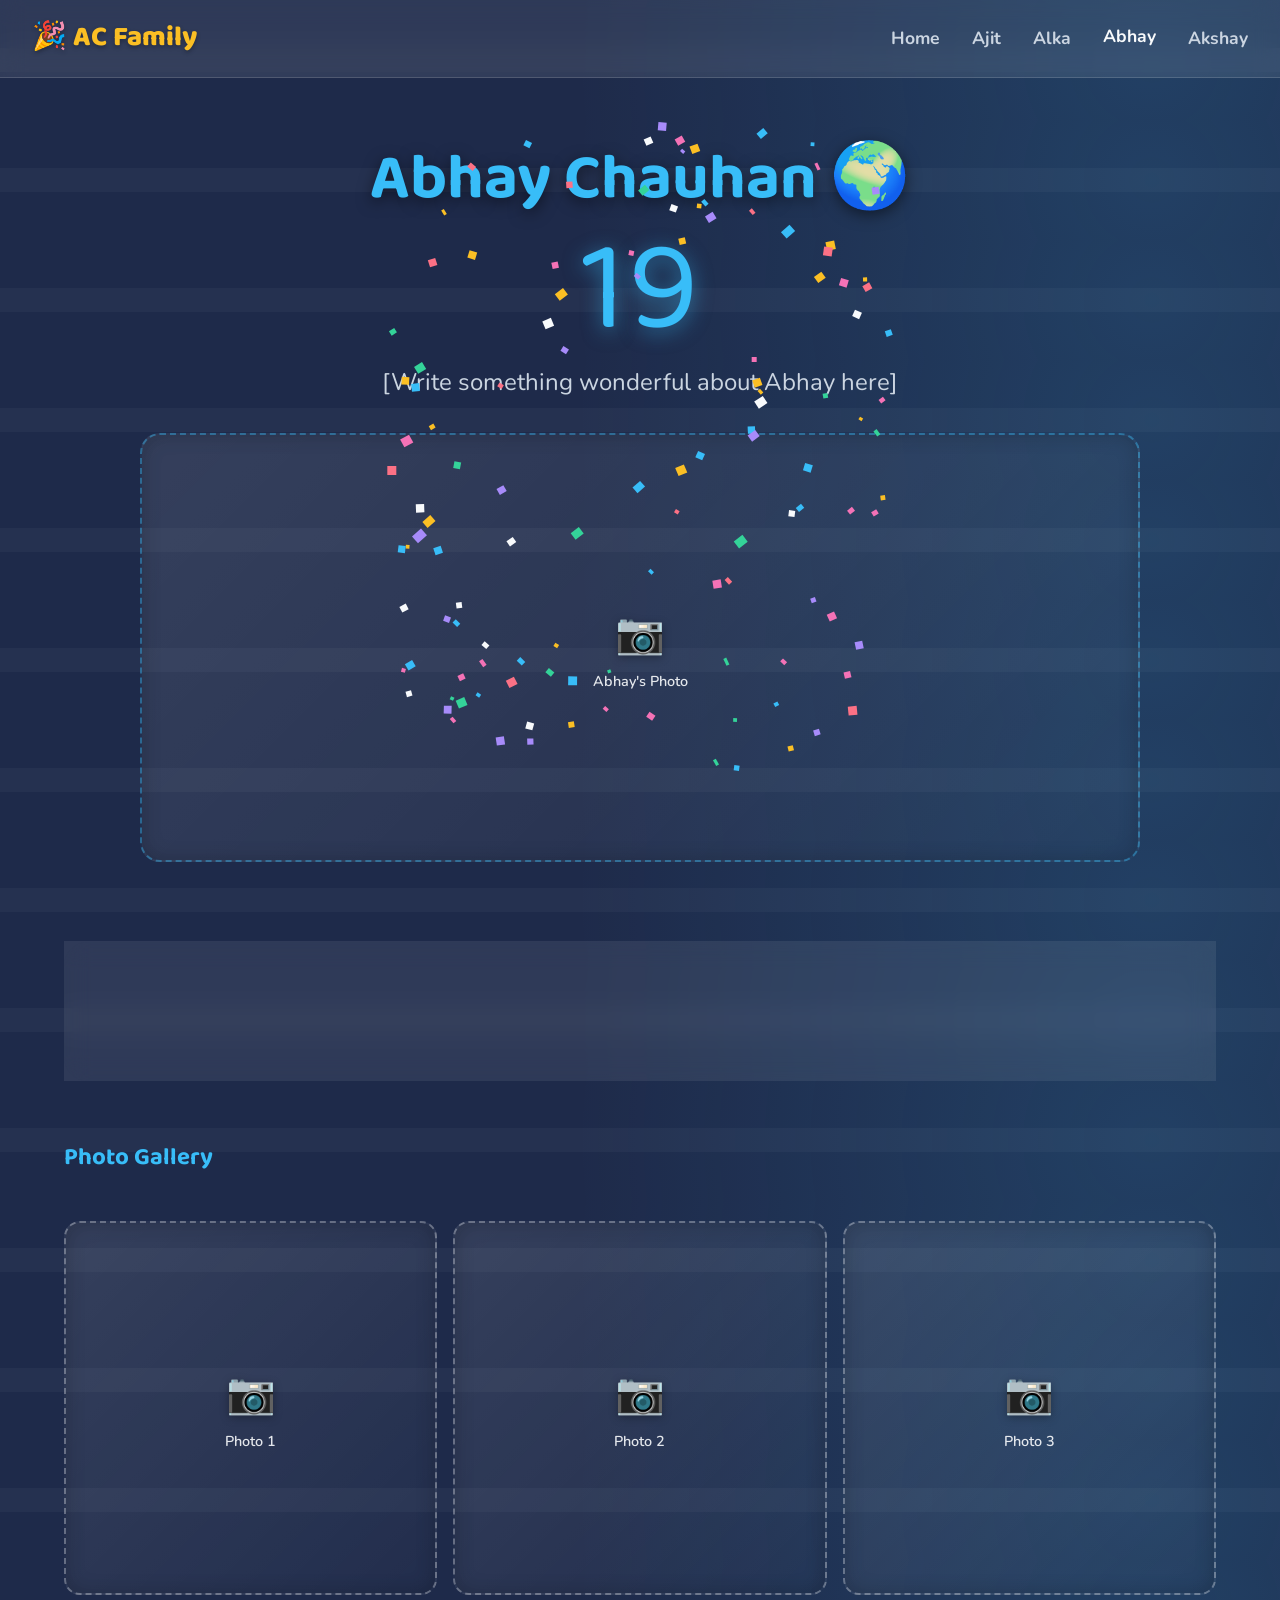
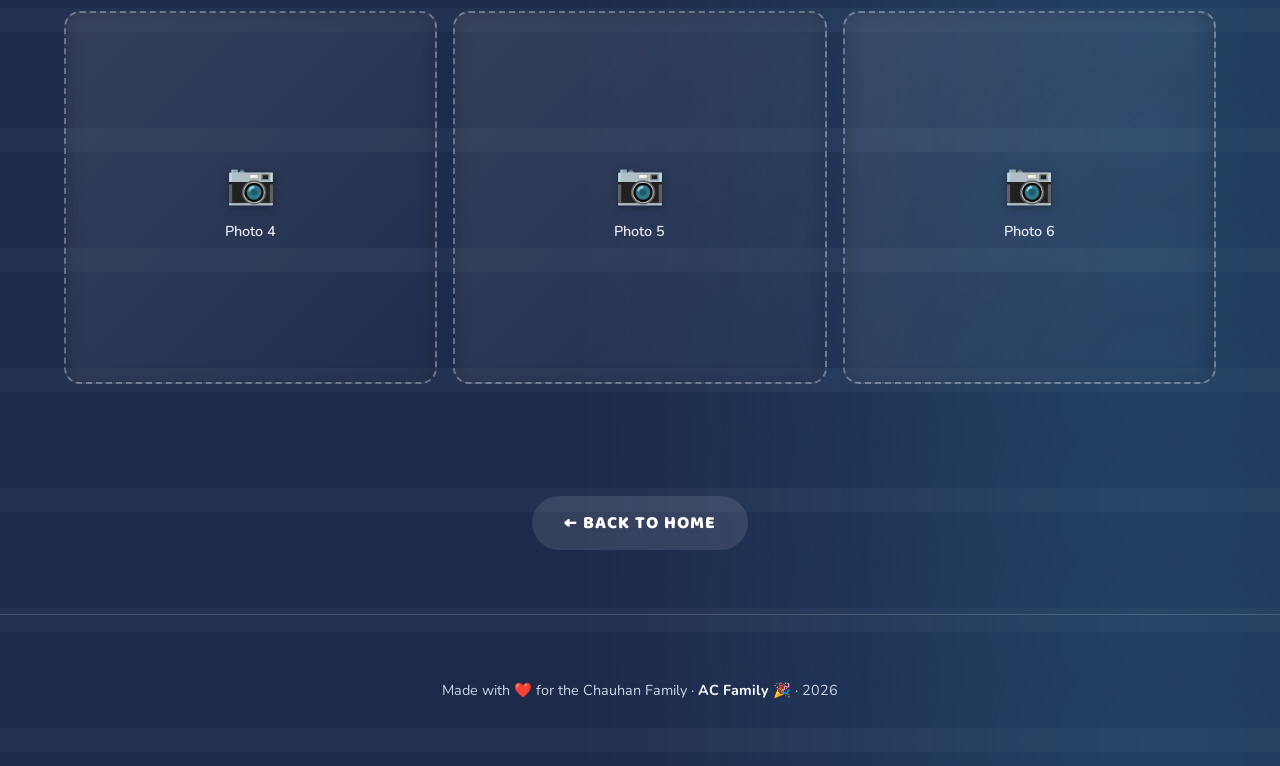
==== abhay.html @ ad31caa7 "Complete AC Family Birthday Site implementation" ====
<!DOCTYPE html>
<html lang="en">
<head>
  <meta charset="UTF-8">
  <meta name="viewport" content="width=device-width, initial-scale=1.0">
  <title>Abhay Chauhan | AC Family 🎉</title>
  <link rel="stylesheet" href="style.css">
  <style>
    body {
      background-image: 
        radial-gradient(circle at 90% 50%, rgba(56, 189, 248, 0.15) 0%, transparent 50%),
        linear-gradient(to bottom, transparent 40%, rgba(255,255,255,0.03) 40%, rgba(255,255,255,0.03) 60%, transparent 60%);
    }
  </style>
</head>
<body>

  <!-- Navigation -->
  <nav>
    <div class="nav-logo">🎉 AC Family</div>
    <div class="nav-links">
      <a href="index.html">Home</a>
      <a href="ajit.html">Ajit</a>
      <a href="alka.html">Alka</a>
      <a href="abhay.html" class="active">Abhay</a>
      <a href="akshay.html">Akshay</a>
    </div>
  </nav>

  <!-- Background Decorations -->
  <div class="balloon-container" data-count="6"></div>

  <!-- Hero Section -->
  <header class="hero container fade-in">
    <h1 style="color: var(--color-blue);">Abhay Chauhan 🌍</h1>
    <div style="font-size: 8rem; font-family: var(--font-heading); color: var(--color-blue); line-height: 1; text-shadow: 0 4px 20px var(--color-blue-glow); margin-bottom: var(--space-sm);">19</div>
    <p class="subheading">[Write something wonderful about Abhay here]</p>

    <!-- Main Photo Placeholder -->
    <div class="photo-placeholder photo-hero" style="border-color: rgba(56, 189, 248, 0.4);">
      <span class="icon">📷</span>
      <span class="label">Abhay's Photo</span>
    </div>
  </header>

  <!-- About Section -->
  <section class="container fade-in" style="margin-bottom: var(--space-xl);">
    <div class="glass-card" style="border-left: 4px solid var(--color-blue);">
      <h2 style="color: var(--color-blue);">About Abhay</h2>
      <p style="font-size: 1.1rem;">[Write something wonderful about Abhay here]</p>
    </div>
  </section>

  <!-- Gallery Section -->
  <section class="container fade-in">
    <h2 style="color: var(--color-blue);">Photo Gallery</h2>
    <div class="gallery">
      <div class="photo-placeholder">
        <span class="icon">📷</span>
        <span class="label">Photo 1</span>
      </div>
      <div class="photo-placeholder">
        <span class="icon">📷</span>
        <span class="label">Photo 2</span>
      </div>
      <div class="photo-placeholder">
        <span class="icon">📷</span>
        <span class="label">Photo 3</span>
      </div>
      <div class="photo-placeholder">
        <span class="icon">📷</span>
        <span class="label">Photo 4</span>
      </div>
      <div class="photo-placeholder">
        <span class="icon">📷</span>
        <span class="label">Photo 5</span>
      </div>
      <div class="photo-placeholder">
        <span class="icon">📷</span>
        <span class="label">Photo 6</span>
      </div>
    </div>
  </section>

  <div class="container fade-in" style="text-align: center; margin: var(--space-xl) auto;">
    <a href="index.html" class="btn" style="background: rgba(255,255,255,0.1); color: white;">&larr; Back to Home</a>
  </div>

  <!-- Footer -->
  <footer>
    <p>Made with ❤️ for the Chauhan Family &middot; <span>AC Family 🎉</span> &middot; 2026</p>
  </footer>

  <script src="main.js"></script>
</body>
</html>
---- style.css ----
@import url('https://fonts.googleapis.com/css2?family=Baloo+2:wght@400;600;700;800&family=Nunito:wght@400;600;700;800&display=swap');

:root {
  /* Core Colors based on festive theme */
  --bg-dark: #1e2a4a;
  --bg-darker: #151e35;
  --bg-lighter: #283863;
  --text-main: #f8fafc;
  --text-muted: #cbd5e1;

  /* Accent Colors */
  --color-gold: #fbbf24;
  --color-gold-glow: rgba(251, 191, 36, 0.5);
  
  --color-coral: #fb7185;
  --color-coral-glow: rgba(251, 113, 133, 0.5);
  
  --color-blue: #38bdf8;
  --color-blue-glow: rgba(56, 189, 248, 0.5);
  
  --color-green: #34d399;
  --color-green-glow: rgba(52, 211, 153, 0.5);

  /* Glassmorphism */
  --glass-bg: rgba(255, 255, 255, 0.08);
  --glass-border: rgba(255, 255, 255, 0.15);
  --glass-blur: blur(12px);

  /* Typography */
  --font-heading: 'Baloo 2', cursive;
  --font-body: 'Nunito', sans-serif;
  
  /* Spacing Variables */
  --space-xs: 0.25rem;
  --space-sm: 0.5rem;
  --space-md: 1rem;
  --space-lg: 2rem;
  --space-xl: 4rem;
}

/* =========================================
   Reset & Base Styles
   ========================================= */
* {
  margin: 0;
  padding: 0;
  box-sizing: border-box;
}

body {
  font-family: var(--font-body);
  background-color: var(--bg-dark);
  /* Horizontal subtle stripe layers for depth */
  background-image: 
    linear-gradient(to bottom, transparent 40%, rgba(255,255,255,0.03) 40%, rgba(255,255,255,0.03) 60%, transparent 60%),
    linear-gradient(to bottom, transparent 80%, rgba(255,255,255,0.02) 80%, rgba(255,255,255,0.02) 90%, transparent 90%);
  background-size: 100% 120px;
  color: var(--text-main);
  line-height: 1.6;
  overflow-x: hidden;
  position: relative;
}

h1, h2, h3, h4, h5, h6 {
  font-family: var(--font-heading);
  line-height: 1.2;
  margin-bottom: var(--space-md);
}

a {
  text-decoration: none;
  color: inherit;
}

.container {
  width: 90%;
  max-width: 1200px;
  margin: 0 auto;
}

/* =========================================
   Navigation (Sticky, Frosted Glass)
   ========================================= */
nav {
  position: sticky;
  top: 0;
  z-index: 100;
  background: var(--glass-bg);
  backdrop-filter: var(--glass-blur);
  -webkit-backdrop-filter: var(--glass-blur);
  border-bottom: 1px solid var(--glass-border);
  padding: var(--space-md) var(--space-lg);
  display: flex;
  justify-content: space-between;
  align-items: center;
}

.nav-logo {
  font-family: var(--font-heading);
  font-size: 1.75rem;
  font-weight: 800;
  color: var(--color-gold);
  text-shadow: 0 2px 4px rgba(0,0,0,0.3);
}

.nav-links {
  display: flex;
  gap: var(--space-lg);
}

.nav-links a {
  font-weight: 700;
  color: var(--text-muted);
  transition: color 0.3s, transform 0.2s;
  font-size: 1.1rem;
}

.nav-links a:hover, .nav-links a.active {
  color: var(--text-main);
  transform: translateY(-2px);
}

/* Mobile Nav Adjustments */
@media (max-width: 768px) {
  nav {
    flex-direction: column;
    gap: var(--space-sm);
    padding: var(--space-md);
  }
  .nav-links {
    gap: var(--space-md);
    flex-wrap: wrap;
    justify-content: center;
  }
}

/* =========================================
   Hero Section
   ========================================= */
.hero {
  text-align: center;
  padding: var(--space-xl) var(--space-lg);
  position: relative;
}

.hero h1 {
  font-size: clamp(2.5rem, 5vw, 4.5rem);
  color: var(--text-main);
  text-shadow: 0 4px 15px rgba(0,0,0,0.5);
  margin-bottom: var(--space-sm);
}

.hero p.subheading {
  font-size: clamp(1.1rem, 2vw, 1.5rem);
  color: var(--text-muted);
  max-width: 700px;
  margin: 0 auto var(--space-lg);
}

/* =========================================
   Frosted Glass Cards
   ========================================= */
.glass-card {
  background: var(--glass-bg);
  backdrop-filter: var(--glass-blur);
  -webkit-backdrop-filter: var(--glass-blur);
  border: 1px solid var(--glass-border);
  border-radius: 24px;
  padding: var(--space-lg);
  transition: transform 0.3s cubic-bezier(0.175, 0.885, 0.32, 1.275), box-shadow 0.3s;
}

.glass-card:hover {
  transform: translateY(-10px);
}

/* =========================================
   Age Grid & Age Cards
   ========================================= */
.age-grid {
  display: grid;
  grid-template-columns: 1fr;
  gap: var(--space-lg);
  padding: var(--space-xl) 0;
}

@media (min-width: 768px) {
  .age-grid {
    grid-template-columns: repeat(2, 1fr);
  }
}

.age-card {
  text-align: center;
  position: relative;
  overflow: hidden;
  display: flex;
  flex-direction: column;
  align-items: center;
}

.age-card .label-badge {
  display: inline-block;
  background: rgba(255,255,255,0.15);
  padding: 4px 12px;
  border-radius: 20px;
  font-size: 0.9rem;
  font-weight: 700;
  text-transform: uppercase;
  letter-spacing: 1px;
  margin-bottom: var(--space-sm);
}

.age-card .age-number {
  font-size: 6rem;
  font-family: var(--font-heading);
  font-weight: 800;
  line-height: 1;
  margin: var(--space-sm) 0 var(--space-md);
  text-shadow: 0 4px 10px rgba(0,0,0,0.2);
}

.milestone-badge {
  position: absolute;
  top: 20px;
  right: -30px;
  background: linear-gradient(45deg, #ef4444, #f97316);
  color: white;
  padding: 5px 40px;
  transform: rotate(45deg);
  font-weight: bold;
  font-size: 0.8rem;
  box-shadow: 0 2px 10px rgba(0,0,0,0.3);
  z-index: 10;
}

/* Accent Glows & Colors */
.card-gold { box-shadow: 0 8px 32px var(--color-gold-glow); }
.card-gold:hover { box-shadow: 0 12px 40px var(--color-gold-glow); }
.card-gold .age-number { color: var(--color-gold); }
.card-gold .label-badge { color: var(--color-gold); border: 1px solid var(--color-gold); }

.card-coral { box-shadow: 0 8px 32px var(--color-coral-glow); }
.card-coral:hover { box-shadow: 0 12px 40px var(--color-coral-glow); }
.card-coral .age-number { color: var(--color-coral); }
.card-coral .label-badge { color: var(--color-coral); border: 1px solid var(--color-coral); }

.card-blue { box-shadow: 0 8px 32px var(--color-blue-glow); }
.card-blue:hover { box-shadow: 0 12px 40px var(--color-blue-glow); }
.card-blue .age-number { color: var(--color-blue); }
.card-blue .label-badge { color: var(--color-blue); border: 1px solid var(--color-blue); }

.card-green { box-shadow: 0 8px 32px var(--color-green-glow); }
.card-green:hover { box-shadow: 0 12px 40px var(--color-green-glow); }
.card-green .age-number { color: var(--color-green); }
.card-green .label-badge { color: var(--color-green); border: 1px solid var(--color-green); }

/* =========================================
   Photo Placeholders
   ========================================= */
.photo-placeholder {
  display: flex;
  flex-direction: column;
  justify-content: center;
  align-items: center;
  background: linear-gradient(135deg, rgba(255,255,255,0.1), rgba(255,255,255,0.02));
  border: 2px dashed rgba(255,255,255,0.3);
  border-radius: 16px;
  color: var(--text-main);
  text-align: center;
  position: relative;
  overflow: hidden;
  box-shadow: inset 0 0 20px rgba(0,0,0,0.2);
}

.photo-placeholder .icon {
  font-size: 2.5rem;
  margin-bottom: var(--space-xs);
  filter: drop-shadow(0 2px 4px rgba(0,0,0,0.3));
}

.photo-placeholder .label {
  font-weight: 600;
  font-size: 0.9rem;
  opacity: 0.9;
}

.photo-circle {
  width: 150px;
  height: 150px;
  border-radius: 50%;
  margin: 0 auto var(--space-md);
}

.photo-hero {
  width: 100%;
  max-width: 1000px;
  aspect-ratio: 21 / 9;
  margin: var(--space-md) auto;
  border-radius: 20px;
}

@media (max-width: 768px) {
  .photo-hero { aspect-ratio: 16 / 9; }
}

/* =========================================
   Buttons
   ========================================= */
.btn {
  display: inline-flex;
  align-items: center;
  justify-content: center;
  padding: 0.8rem 2rem;
  border-radius: 50px;
  font-weight: 800;
  font-family: var(--font-heading);
  font-size: 1.1rem;
  text-transform: uppercase;
  letter-spacing: 1px;
  border: none;
  cursor: pointer;
  transition: transform 0.2s, box-shadow 0.2s, filter 0.2s;
  text-align: center;
  text-decoration: none;
  margin-top: var(--space-md);
}

.btn:hover {
  transform: scale(1.05) translateY(-2px);
  filter: brightness(1.1);
}

.btn-gold {
  background: linear-gradient(135deg, var(--color-gold), #fcd34d);
  color: #78350f;
  box-shadow: 0 4px 15px var(--color-gold-glow);
}

.btn-coral {
  background: linear-gradient(135deg, var(--color-coral), #fda4af);
  color: #881337;
  box-shadow: 0 4px 15px var(--color-coral-glow);
}

.btn-blue {
  background: linear-gradient(135deg, var(--color-blue), #7dd3fc);
  color: #0c4a6e;
  box-shadow: 0 4px 15px var(--color-blue-glow);
}

.btn-green {
  background: linear-gradient(135deg, var(--color-green), #6ee7b7);
  color: #064e3b;
  box-shadow: 0 4px 15px var(--color-green-glow);
}

/* Special Prominent Milestone Button */
.btn-milestone {
  font-size: 1.4rem;
  padding: 1.2rem 3rem;
  background: linear-gradient(135deg, #f59e0b, #fbbf24, #f59e0b);
  background-size: 200% 200%;
  color: #451a03;
  animation: shimmerGlow 3s infinite linear;
  margin: var(--space-lg) 0;
  border: 2px solid rgba(255,255,255,0.4);
}

@keyframes shimmerGlow {
  0% { background-position: 0% 50%; box-shadow: 0 0 20px var(--color-gold-glow); }
  50% { background-position: 100% 50%; box-shadow: 0 0 40px var(--color-gold-glow); }
  100% { background-position: 0% 50%; box-shadow: 0 0 20px var(--color-gold-glow); }
}

/* =========================================
   Balloons (Pure CSS Shapes & Animation)
   ========================================= */
.balloon-container {
  position: absolute;
  top: 0;
  left: 0;
  width: 100%;
  height: 100%;
  overflow: hidden;
  z-index: -1;
  pointer-events: none;
}

.balloon {
  position: absolute;
  bottom: -150px;
  width: 60px;
  height: 75px;
  border-radius: 50% 50% 50% 50% / 40% 40% 60% 60%;
  animation: floatUp linear infinite;
  opacity: 0.85;
  box-shadow: inset -10px -10px 15px rgba(0,0,0,0.1), inset 10px 10px 10px rgba(255,255,255,0.4);
}

/* Balloon knot */
.balloon::after {
  content: '';
  position: absolute;
  bottom: -8px;
  left: 50%;
  transform: translateX(-50%);
  width: 0;
  height: 0;
  border-left: 6px solid transparent;
  border-right: 6px solid transparent;
  border-bottom: 8px solid inherit;
}

/* Balloon string */
.balloon::before {
  content: '';
  position: absolute;
  bottom: -60px;
  left: 50%;
  transform: translateX(-50%);
  width: 1px;
  height: 60px;
  background: rgba(255,255,255,0.3);
}

@keyframes floatUp {
  0% { transform: translateY(0) rotate(0deg); opacity: 0; }
  10% { opacity: 0.9; }
  80% { opacity: 0.9; }
  100% { transform: translateY(-120vh) rotate(15deg); opacity: 0; }
}

/* =========================================
   CSS Fireworks / Sparkles
   ========================================= */
.sparkles-container {
  position: absolute;
  top: 0; left: 0; right: 0; bottom: 0;
  pointer-events: none;
  z-index: -1;
  overflow: hidden;
}

.sparkle {
  position: absolute;
  width: 4px;
  height: 4px;
  background: white;
  border-radius: 50%;
  box-shadow: 0 0 10px 2px white, 0 0 20px 4px var(--color-gold);
  animation: twinkle 3s infinite ease-in-out;
}

@keyframes twinkle {
  0%, 100% { opacity: 0; transform: scale(0.5); }
  50% { opacity: 1; transform: scale(1.5); }
}

/* =========================================
   Gallery & Lightbox
   ========================================= */
.gallery {
  display: grid;
  grid-template-columns: repeat(2, 1fr);
  gap: var(--space-md);
  padding: var(--space-lg) 0;
}

@media (min-width: 768px) {
  .gallery { grid-template-columns: repeat(3, 1fr); }
}

.gallery .photo-placeholder {
  aspect-ratio: 1;
  cursor: pointer;
  transition: transform 0.3s cubic-bezier(0.175, 0.885, 0.32, 1.275);
}

.gallery .photo-placeholder:hover {
  transform: scale(1.05);
  border-color: rgba(255,255,255,0.6);
}

/* Photo Strip for Milestone Page */
.photo-strip-container {
  width: 100%;
  overflow: hidden;
  padding: var(--space-md) 0;
}

.photo-strip {
  display: flex;
  overflow-x: auto;
  gap: var(--space-md);
  padding: var(--space-sm);
  scrollbar-width: thin;
  scrollbar-color: var(--color-gold) transparent;
}

.photo-strip::-webkit-scrollbar {
  height: 8px;
}
.photo-strip::-webkit-scrollbar-track {
  background: rgba(255,255,255,0.05);
  border-radius: 4px;
}
.photo-strip::-webkit-scrollbar-thumb {
  background: rgba(255,255,255,0.2);
  border-radius: 4px;
}

.photo-strip .photo-placeholder {
  flex: 0 0 280px;
  height: 200px;
}

/* Simple Lightbox */
.lightbox {
  display: none;
  position: fixed;
  top: 0; left: 0; width: 100%; height: 100%;
  background: rgba(0,0,0,0.9);
  z-index: 10000;
  justify-content: center;
  align-items: center;
  backdrop-filter: blur(10px);
}

.lightbox.active {
  display: flex;
}

.lightbox-content {
  max-width: 90%;
  max-height: 90%;
  background: #fff;
  border-radius: 8px;
  /* Placeholder for actual image */
  display: flex;
  justify-content: center;
  align-items: center;
  font-size: 2rem;
  color: #333;
  padding: 40px;
}

.lightbox-close {
  position: absolute;
  top: 30px;
  right: 40px;
  color: white;
  font-size: 3rem;
  cursor: pointer;
  font-weight: 200;
  transition: transform 0.2s;
}

.lightbox-close:hover {
  transform: scale(1.2);
}

/* =========================================
   Animations & Confetti
   ========================================= */
.fade-in {
  opacity: 0;
  transform: translateY(40px);
  transition: opacity 0.8s ease-out, transform 0.8s ease-out;
}

.fade-in.visible {
  opacity: 1;
  transform: translateY(0);
}

#confetti-canvas {
  position: fixed;
  top: 0;
  left: 0;
  width: 100%;
  height: 100%;
  pointer-events: none;
  z-index: 9999;
}

/* =========================================
   Milestone Page (51) Specifics
   ========================================= */
.milestone-page {
  background-image: 
    radial-gradient(circle at 15% 25%, rgba(251, 191, 36, 0.15) 0%, transparent 40%),
    radial-gradient(circle at 85% 75%, rgba(251, 191, 36, 0.15) 0%, transparent 40%),
    linear-gradient(to bottom, transparent 40%, rgba(255,255,255,0.03) 40%, rgba(255,255,255,0.03) 60%, transparent 60%);
}

.watermark-bg {
  position: absolute;
  top: 100px;
  left: 50%;
  transform: translateX(-50%);
  font-size: 60vw;
  font-family: var(--font-heading);
  font-weight: 800;
  color: rgba(251, 191, 36, 0.04);
  z-index: -2;
  pointer-events: none;
  line-height: 0.8;
  white-space: nowrap;
}

.timeline {
  position: relative;
  max-width: 800px;
  margin: var(--space-xl) auto;
  padding: var(--space-lg) 0;
}

/* The vertical line */
.timeline::after {
  content: '';
  position: absolute;
  width: 4px;
  background: linear-gradient(to bottom, rgba(251,191,36,0.2), var(--color-gold), rgba(251,191,36,0.2));
  top: 0;
  bottom: 0;
  left: 31px; /* Center of the dot for mobile */
  margin-left: -2px;
  border-radius: 4px;
}

.timeline-item {
  padding: 10px 40px 40px 60px; /* Left padding for mobile */
  position: relative;
  background-color: inherit;
  width: 100%;
}

.timeline-dot {
  position: absolute;
  width: 24px;
  height: 24px;
  background-color: var(--color-gold);
  border: 4px solid var(--bg-darker);
  border-radius: 50%;
  z-index: 1;
  left: 21px; /* Align with line for mobile */
  top: 15px;
  box-shadow: 0 0 10px var(--color-gold-glow);
}

.timeline-content {
  padding: 20px 30px;
  position: relative;
  border-radius: 16px;
  border-left: 4px solid var(--color-gold);
}

.timeline-content h3 {
  color: var(--color-gold);
  margin-bottom: 5px;
}

@media screen and (min-width: 768px) {
  .timeline::after {
    left: 50%;
  }
  .timeline-item {
    width: 50%;
    padding: 10px 40px 40px 0; /* Right padding for left items */
  }
  .timeline-item:nth-child(even) {
    left: 50%;
    padding: 10px 0 40px 40px; /* Left padding for right items */
  }
  .timeline-item:nth-child(odd) .timeline-dot {
    right: -12px;
    left: auto;
  }
  .timeline-item:nth-child(even) .timeline-dot {
    left: -12px;
  }
}

/* Message Cards */
.messages-grid {
  display: grid;
  grid-template-columns: 1fr;
  gap: var(--space-md);
  margin-top: var(--space-lg);
}

@media (min-width: 600px) { .messages-grid { grid-template-columns: repeat(2, 1fr); } }
@media (min-width: 900px) { .messages-grid { grid-template-columns: repeat(3, 1fr); } }

.message-card {
  padding: var(--space-lg);
  border-radius: 12px;
  background: var(--glass-bg);
  backdrop-filter: var(--glass-blur);
  border-top: 4px solid var(--color-gold);
  box-shadow: 0 4px 15px rgba(0,0,0,0.1);
  position: relative;
}

.message-card .icon-top {
  position: absolute;
  top: -15px;
  right: 20px;
  font-size: 1.5rem;
  background: var(--bg-dark);
  border-radius: 50%;
  padding: 5px;
}

.message-card p {
  font-size: 1.1rem;
  margin-bottom: var(--space-md);
  font-style: italic;
}

.message-card .from {
  font-weight: 700;
  text-align: right;
  color: var(--color-gold);
}

/* =========================================
   Footer
   ========================================= */
footer {
  text-align: center;
  padding: var(--space-xl) var(--space-md);
  margin-top: var(--space-xl);
  border-top: 1px solid var(--glass-border);
  color: var(--text-muted);
  font-size: 0.9rem;
}

footer span {
  font-weight: 700;
  color: var(--text-main);
}
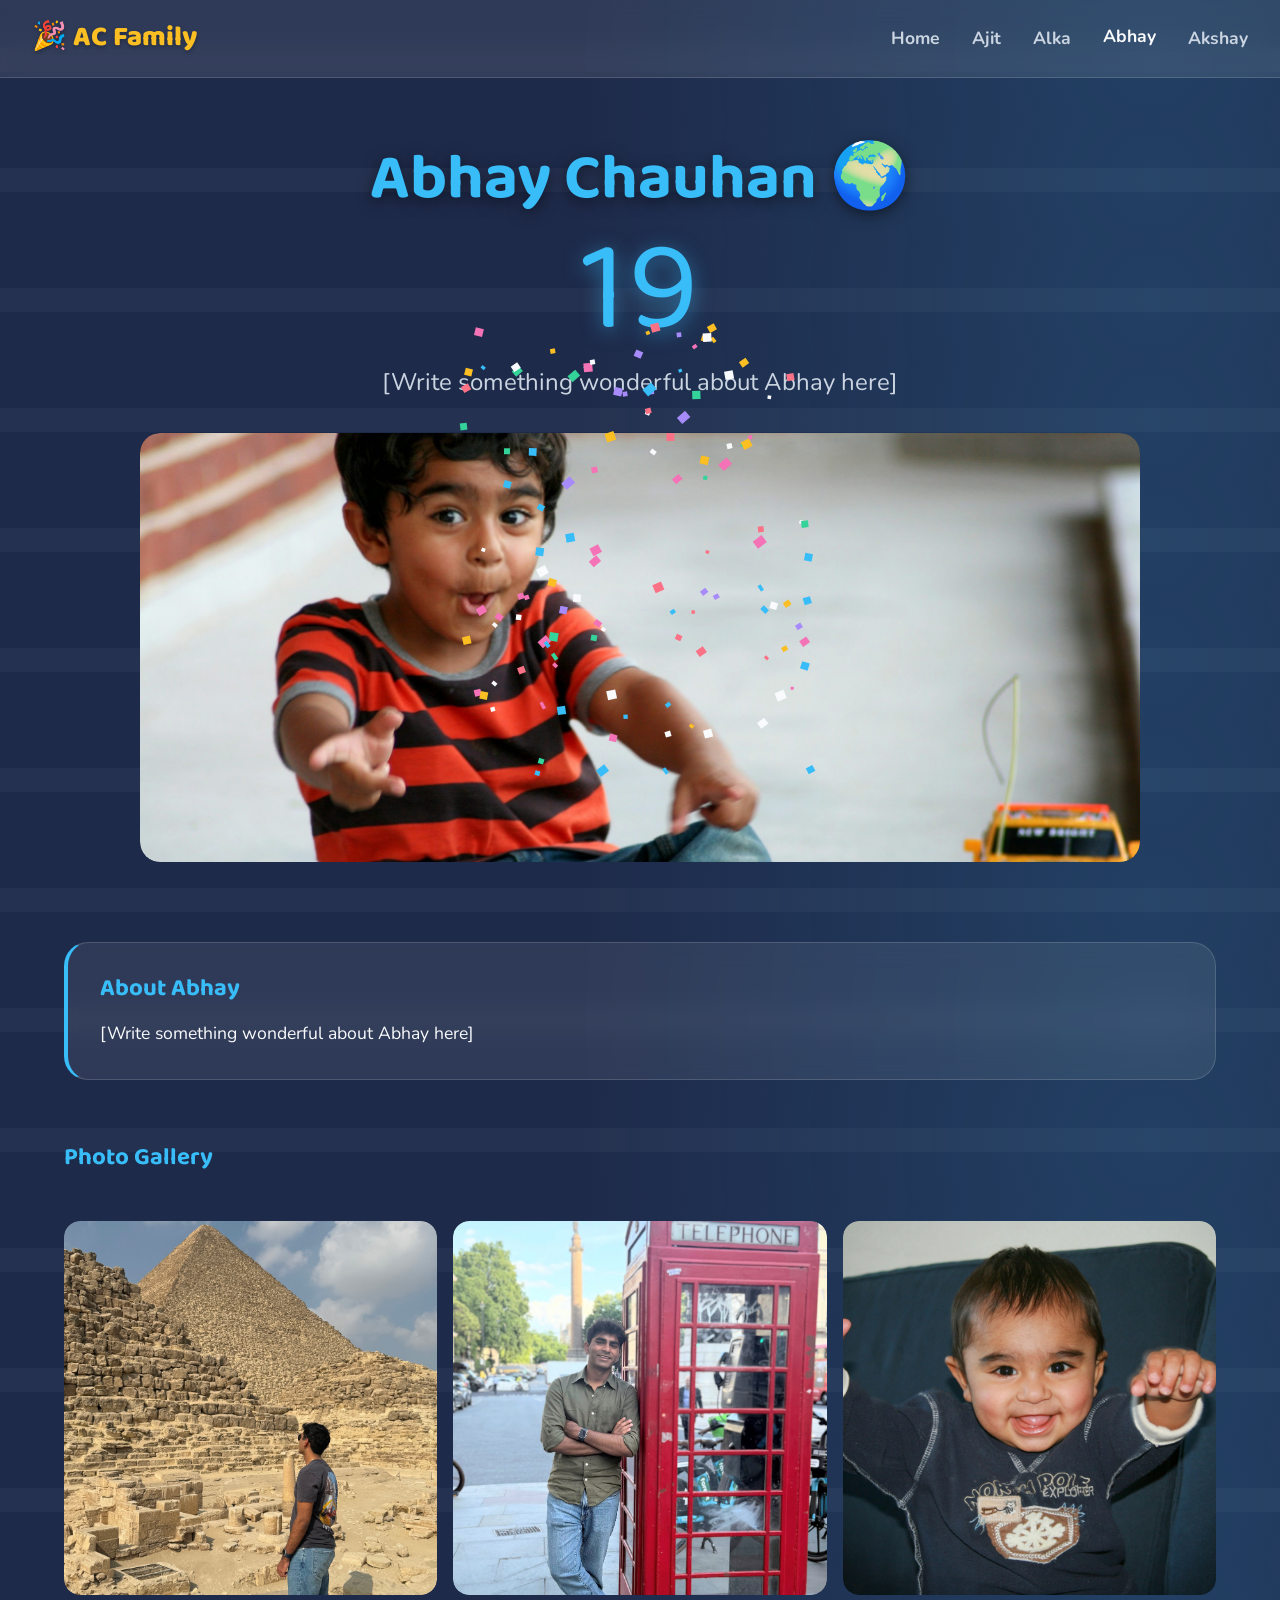
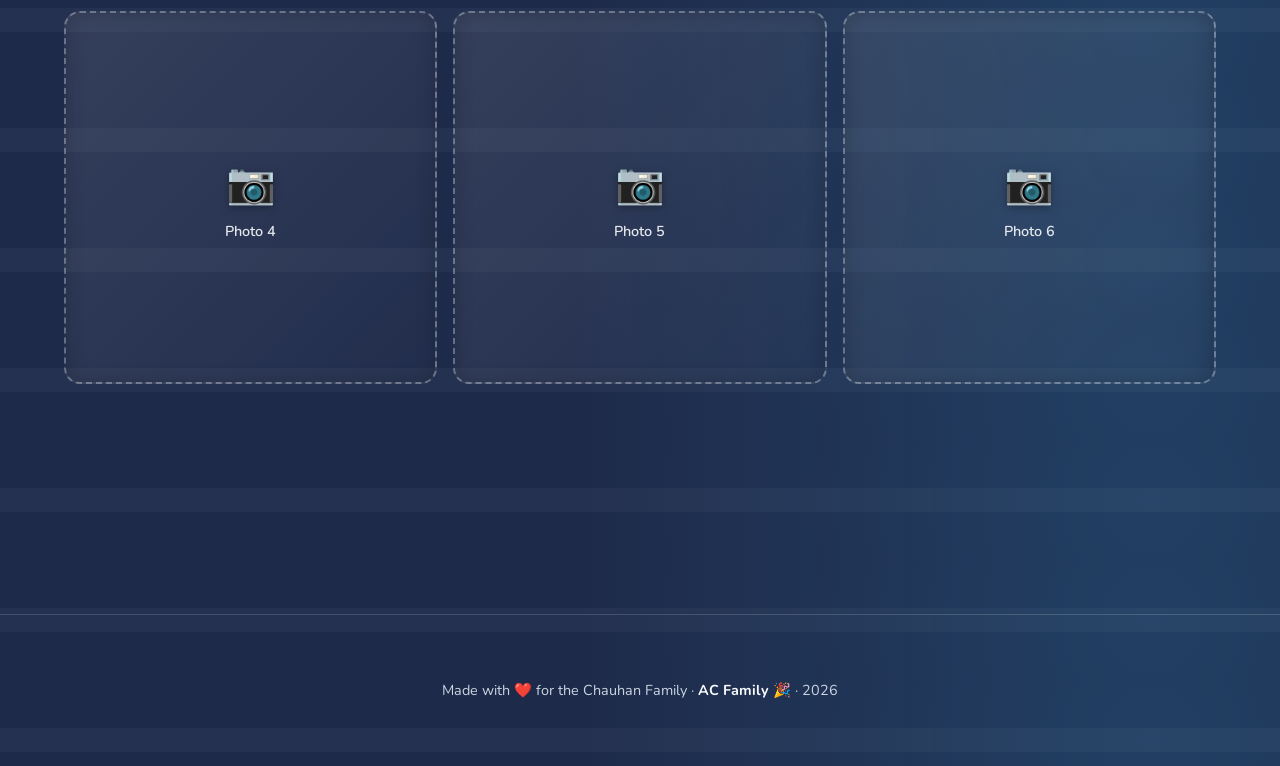
==== commit bf2c8c2c: "Add real family photos to all pages" ====
--- a/abhay.html
+++ b/abhay.html
@@ -37,9 +37,8 @@
     <p class="subheading">[Write something wonderful about Abhay here]</p>
 
     <!-- Main Photo Placeholder -->
-    <div class="photo-placeholder photo-hero" style="border-color: rgba(56, 189, 248, 0.4);">
-      <span class="icon">📷</span>
-      <span class="label">Abhay's Photo</span>
+    <div class="photo-placeholder photo-hero" style="padding: 0; border: none; background: transparent; border-color: rgba(56, 189, 248, 0.4);">
+      <img src="assets/images/abhay/IMG_8552.JPG" alt="Abhay's Photo" style="width: 100%; height: 100%; object-fit: cover; border-radius: inherit;">
     </div>
   </header>
 
@@ -55,18 +54,15 @@
   <section class="container fade-in">
     <h2 style="color: var(--color-blue);">Photo Gallery</h2>
     <div class="gallery">
-      <div class="photo-placeholder">
-        <span class="icon">📷</span>
-        <span class="label">Photo 1</span>
-      </div>
-      <div class="photo-placeholder">
-        <span class="icon">📷</span>
-        <span class="label">Photo 2</span>
-      </div>
-      <div class="photo-placeholder">
-        <span class="icon">📷</span>
-        <span class="label">Photo 3</span>
-      </div>
+      <div class="photo-placeholder" style="padding: 0; border: none;">
+      <img src="assets/images/abhay/IMG_0601.HEIC" alt="Photo 1" style="width: 100%; height: 100%; object-fit: cover; border-radius: inherit;">
+    </div>
+      <div class="photo-placeholder" style="padding: 0; border: none;">
+      <img src="assets/images/abhay/IMG_4203.HEIC" alt="Photo 2" style="width: 100%; height: 100%; object-fit: cover; border-radius: inherit;">
+    </div>
+      <div class="photo-placeholder" style="padding: 0; border: none;">
+      <img src="assets/images/abhay/IMG_5539-1.jpg" alt="Photo 3" style="width: 100%; height: 100%; object-fit: cover; border-radius: inherit;">
+    </div>
       <div class="photo-placeholder">
         <span class="icon">📷</span>
         <span class="label">Photo 4</span>
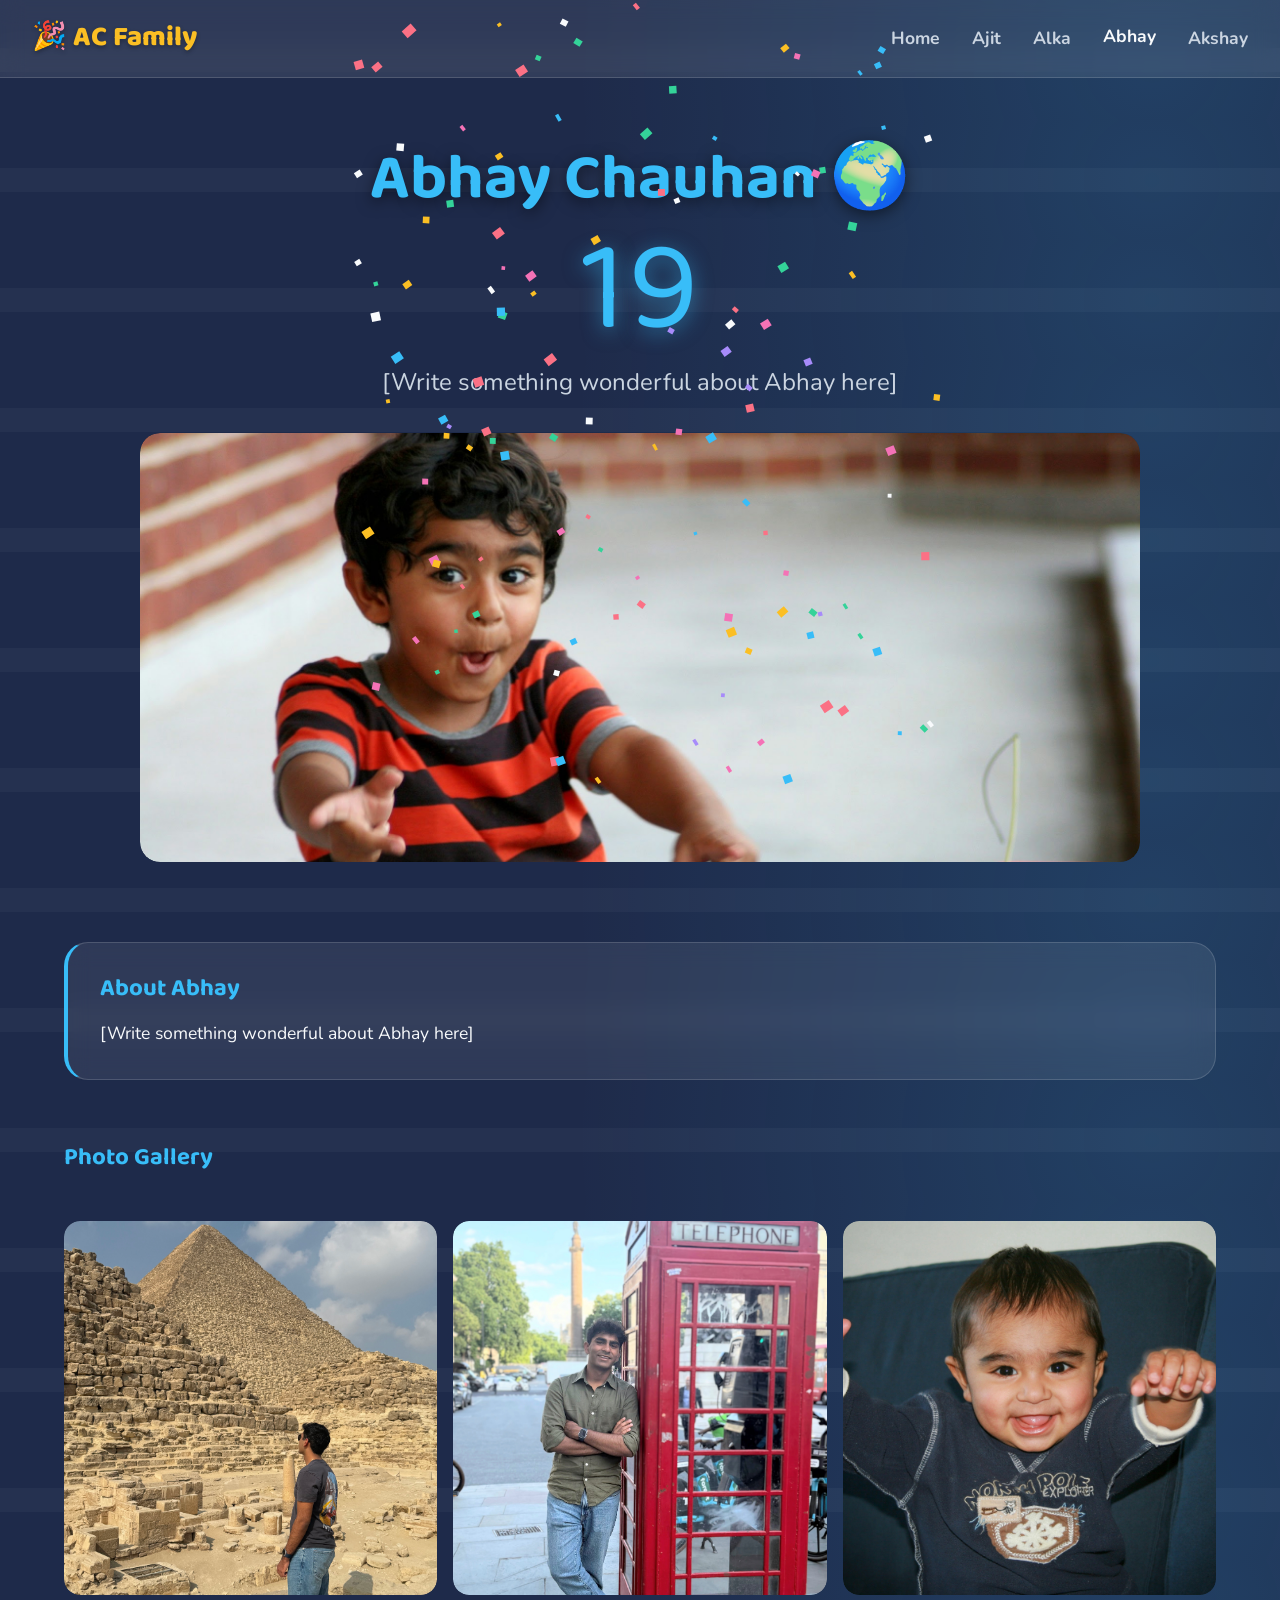
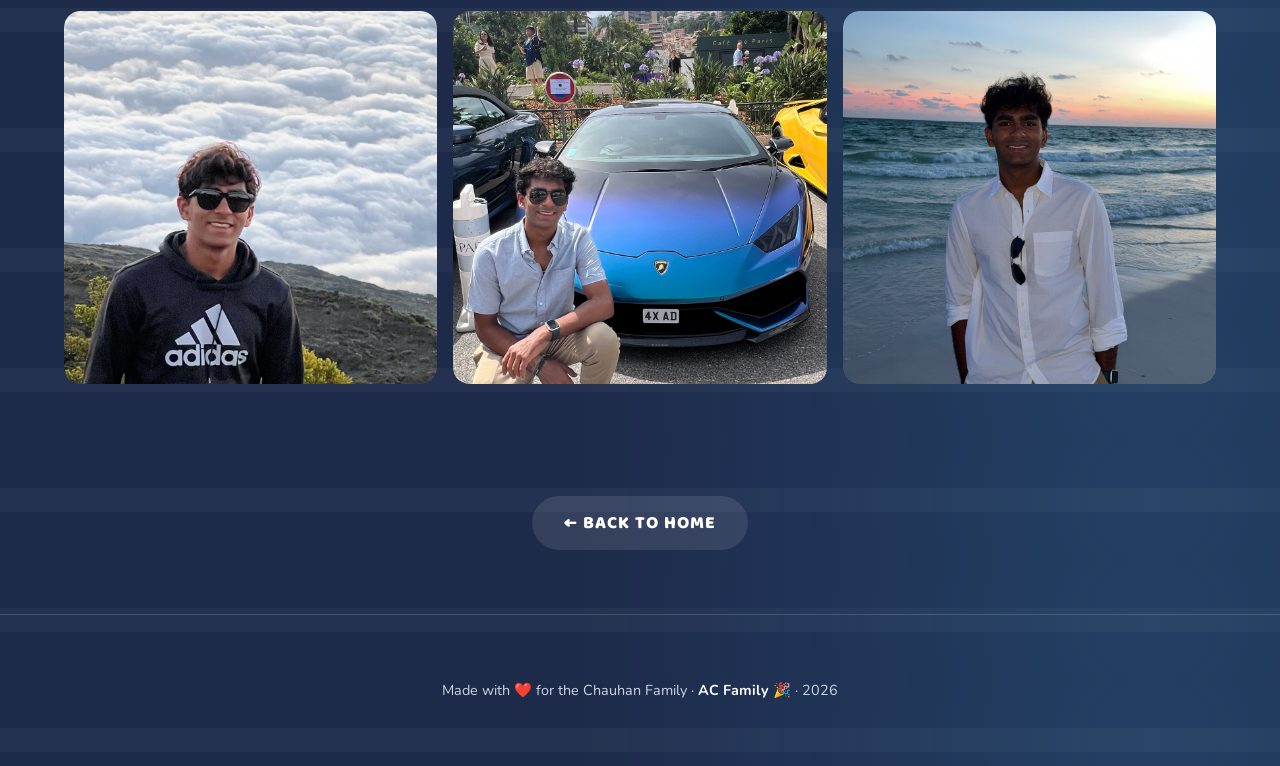
==== commit 7ed92e4c: "Complete Abhay's gallery with new photos" ====
--- a/abhay.html
+++ b/abhay.html
@@ -63,18 +63,15 @@
       <div class="photo-placeholder" style="padding: 0; border: none;">
       <img src="assets/images/abhay/IMG_5539-1.jpg" alt="Photo 3" style="width: 100%; height: 100%; object-fit: cover; border-radius: inherit;">
     </div>
-      <div class="photo-placeholder">
-        <span class="icon">📷</span>
-        <span class="label">Photo 4</span>
-      </div>
-      <div class="photo-placeholder">
-        <span class="icon">📷</span>
-        <span class="label">Photo 5</span>
-      </div>
-      <div class="photo-placeholder">
-        <span class="icon">📷</span>
-        <span class="label">Photo 6</span>
-      </div>
+      <div class="photo-placeholder" style="padding: 0; border: none; background: transparent;">
+      <img src="assets/images/abhay/IMG_0871.jpg" alt="Photo 4" style="width: 100%; height: 100%; object-fit: cover; border-radius: inherit;">
+    </div>
+      <div class="photo-placeholder" style="padding: 0; border: none; background: transparent;">
+      <img src="assets/images/abhay/IMG_4054.JPG" alt="Photo 5" style="width: 100%; height: 100%; object-fit: cover; border-radius: inherit;">
+    </div>
+      <div class="photo-placeholder" style="padding: 0; border: none; background: transparent;">
+      <img src="assets/images/abhay/IMG_8575.JPG" alt="Photo 6" style="width: 100%; height: 100%; object-fit: cover; border-radius: inherit;">
+    </div>
     </div>
   </section>
 
--- a/style.css
+++ b/style.css
@@ -741,3 +741,11 @@
   font-weight: 700;
   color: var(--text-main);
 }
+
+/* Image centering adjustments */
+.photo-hero img { 
+  object-position: center 25%; 
+}
+.photo-circle img { 
+  object-position: center 20%; 
+}
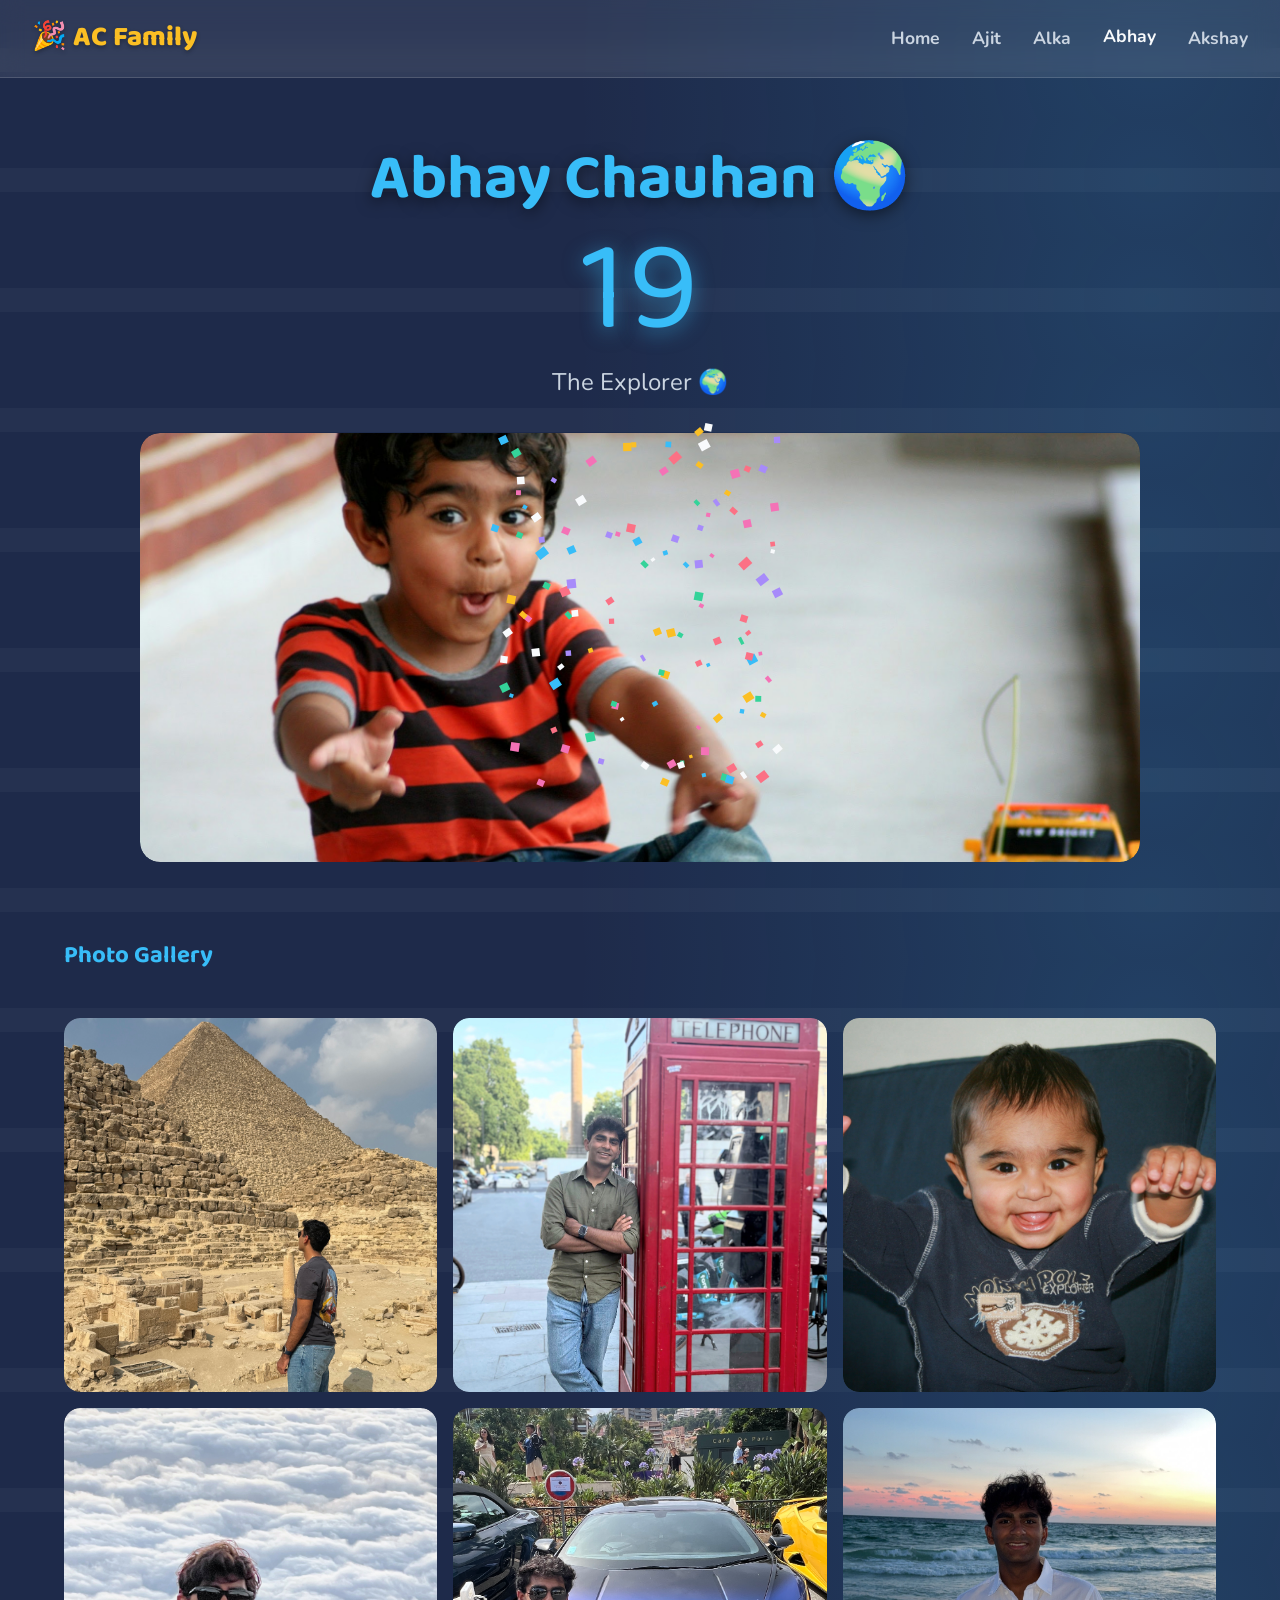
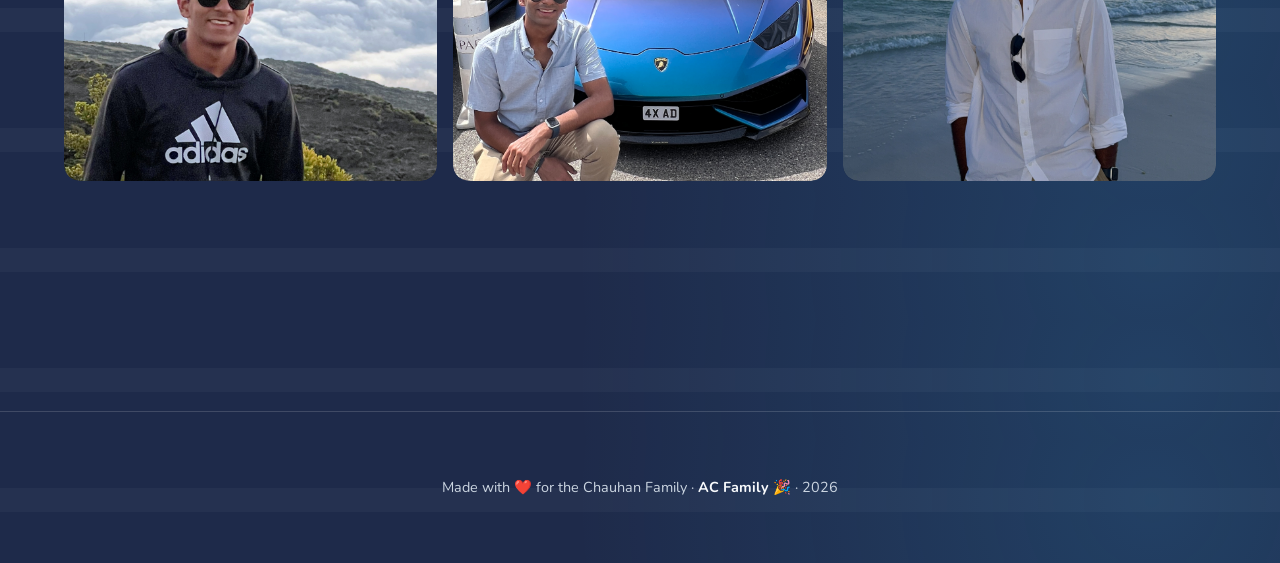
==== commit 76a56f73: "Fix Akshay photo centering, add Ajit 51 photos, replace taglines and remove about sections" ====
--- a/abhay.html
+++ b/abhay.html
@@ -34,21 +34,13 @@
   <header class="hero container fade-in">
     <h1 style="color: var(--color-blue);">Abhay Chauhan 🌍</h1>
     <div style="font-size: 8rem; font-family: var(--font-heading); color: var(--color-blue); line-height: 1; text-shadow: 0 4px 20px var(--color-blue-glow); margin-bottom: var(--space-sm);">19</div>
-    <p class="subheading">[Write something wonderful about Abhay here]</p>
+    <p class="subheading">The Explorer 🌍</p>
 
     <!-- Main Photo Placeholder -->
     <div class="photo-placeholder photo-hero" style="padding: 0; border: none; background: transparent; border-color: rgba(56, 189, 248, 0.4);">
       <img src="assets/images/abhay/IMG_8552.JPG" alt="Abhay's Photo" style="width: 100%; height: 100%; object-fit: cover; border-radius: inherit;">
     </div>
   </header>
-
-  <!-- About Section -->
-  <section class="container fade-in" style="margin-bottom: var(--space-xl);">
-    <div class="glass-card" style="border-left: 4px solid var(--color-blue);">
-      <h2 style="color: var(--color-blue);">About Abhay</h2>
-      <p style="font-size: 1.1rem;">[Write something wonderful about Abhay here]</p>
-    </div>
-  </section>
 
   <!-- Gallery Section -->
   <section class="container fade-in">
--- a/style.css
+++ b/style.css
@@ -741,11 +741,3 @@
   font-weight: 700;
   color: var(--text-main);
 }
-
-/* Image centering adjustments */
-.photo-hero img { 
-  object-position: center 25%; 
-}
-.photo-circle img { 
-  object-position: center 20%; 
-}
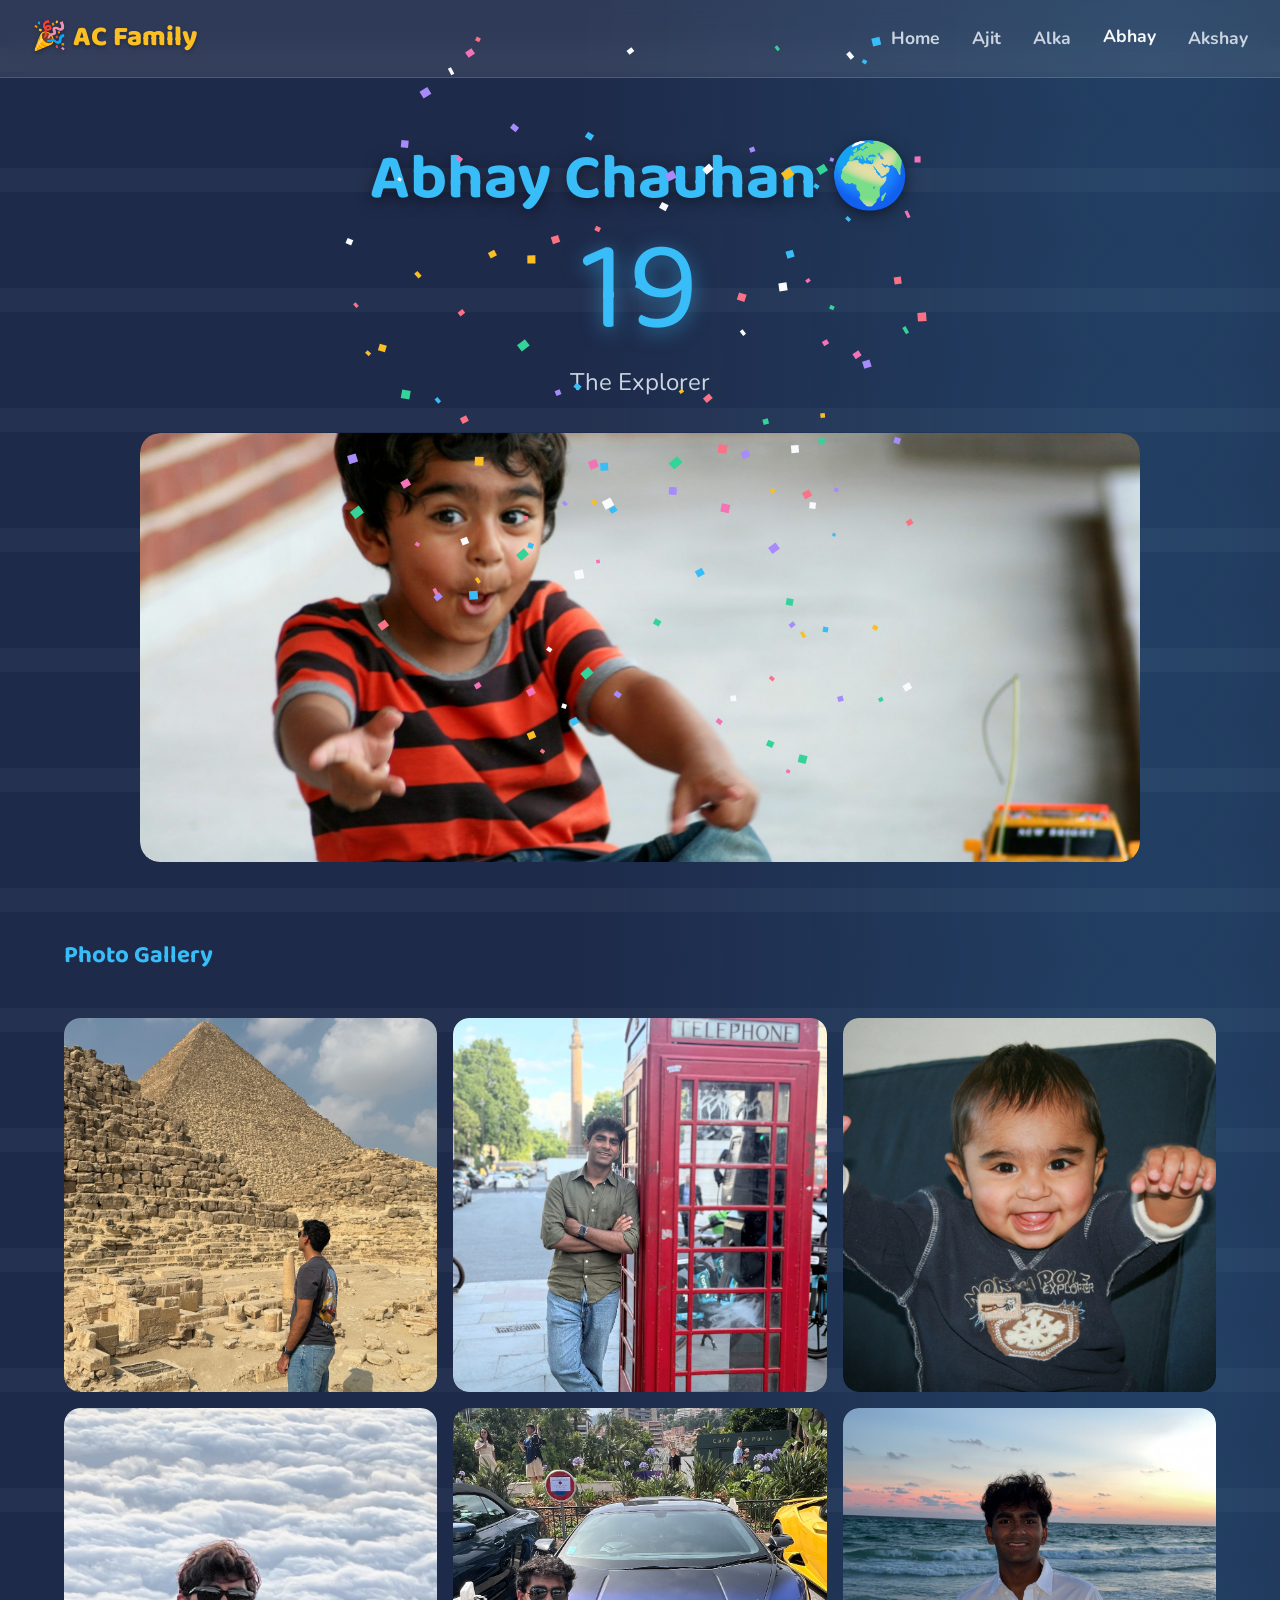
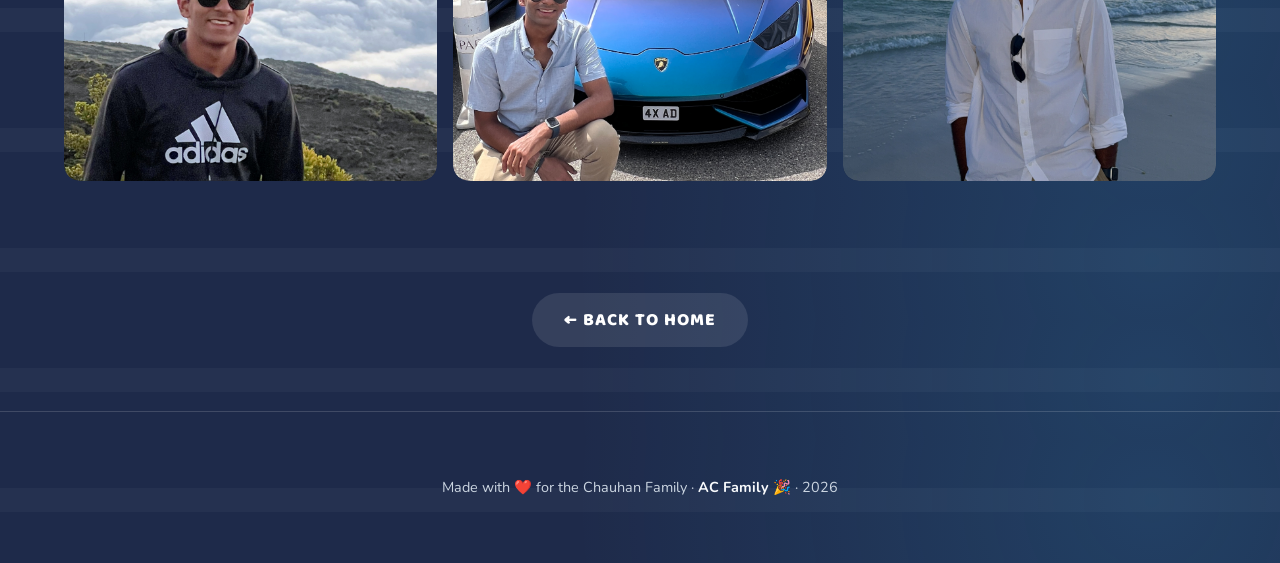
==== commit ad031874: "Cleaned up pages" ====
--- a/abhay.html
+++ b/abhay.html
@@ -1,5 +1,6 @@
 <!DOCTYPE html>
 <html lang="en">
+
 <head>
   <meta charset="UTF-8">
   <meta name="viewport" content="width=device-width, initial-scale=1.0">
@@ -7,12 +8,13 @@
   <link rel="stylesheet" href="style.css">
   <style>
     body {
-      background-image: 
+      background-image:
         radial-gradient(circle at 90% 50%, rgba(56, 189, 248, 0.15) 0%, transparent 50%),
-        linear-gradient(to bottom, transparent 40%, rgba(255,255,255,0.03) 40%, rgba(255,255,255,0.03) 60%, transparent 60%);
+        linear-gradient(to bottom, transparent 40%, rgba(255, 255, 255, 0.03) 40%, rgba(255, 255, 255, 0.03) 60%, transparent 60%);
     }
   </style>
 </head>
+
 <body>
 
   <!-- Navigation -->
@@ -33,12 +35,16 @@
   <!-- Hero Section -->
   <header class="hero container fade-in">
     <h1 style="color: var(--color-blue);">Abhay Chauhan 🌍</h1>
-    <div style="font-size: 8rem; font-family: var(--font-heading); color: var(--color-blue); line-height: 1; text-shadow: 0 4px 20px var(--color-blue-glow); margin-bottom: var(--space-sm);">19</div>
-    <p class="subheading">The Explorer 🌍</p>
+    <div
+      style="font-size: 8rem; font-family: var(--font-heading); color: var(--color-blue); line-height: 1; text-shadow: 0 4px 20px var(--color-blue-glow); margin-bottom: var(--space-sm);">
+      19</div>
+    <p class="subheading">The Explorer</p>
 
     <!-- Main Photo Placeholder -->
-    <div class="photo-placeholder photo-hero" style="padding: 0; border: none; background: transparent; border-color: rgba(56, 189, 248, 0.4);">
-      <img src="assets/images/abhay/IMG_8552.JPG" alt="Abhay's Photo" style="width: 100%; height: 100%; object-fit: cover; border-radius: inherit;">
+    <div class="photo-placeholder photo-hero"
+      style="padding: 0; border: none; background: transparent; border-color: rgba(56, 189, 248, 0.4);">
+      <img src="assets/images/abhay/IMG_8552.JPG" alt="Abhay's Photo"
+        style="width: 100%; height: 100%; object-fit: cover; border-radius: inherit;">
     </div>
   </header>
 
@@ -47,23 +53,29 @@
     <h2 style="color: var(--color-blue);">Photo Gallery</h2>
     <div class="gallery">
       <div class="photo-placeholder" style="padding: 0; border: none;">
-      <img src="assets/images/abhay/IMG_0601.HEIC" alt="Photo 1" style="width: 100%; height: 100%; object-fit: cover; border-radius: inherit;">
-    </div>
+        <img src="assets/images/abhay/IMG_0601.HEIC" alt="Photo 1"
+          style="width: 100%; height: 100%; object-fit: cover; border-radius: inherit;">
+      </div>
       <div class="photo-placeholder" style="padding: 0; border: none;">
-      <img src="assets/images/abhay/IMG_4203.HEIC" alt="Photo 2" style="width: 100%; height: 100%; object-fit: cover; border-radius: inherit;">
-    </div>
+        <img src="assets/images/abhay/IMG_4203.HEIC" alt="Photo 2"
+          style="width: 100%; height: 100%; object-fit: cover; border-radius: inherit;">
+      </div>
       <div class="photo-placeholder" style="padding: 0; border: none;">
-      <img src="assets/images/abhay/IMG_5539-1.jpg" alt="Photo 3" style="width: 100%; height: 100%; object-fit: cover; border-radius: inherit;">
-    </div>
+        <img src="assets/images/abhay/IMG_5539-1.jpg" alt="Photo 3"
+          style="width: 100%; height: 100%; object-fit: cover; border-radius: inherit;">
+      </div>
       <div class="photo-placeholder" style="padding: 0; border: none; background: transparent;">
-      <img src="assets/images/abhay/IMG_0871.jpg" alt="Photo 4" style="width: 100%; height: 100%; object-fit: cover; border-radius: inherit;">
-    </div>
+        <img src="assets/images/abhay/IMG_0871.jpg" alt="Photo 4"
+          style="width: 100%; height: 100%; object-fit: cover; border-radius: inherit;">
+      </div>
       <div class="photo-placeholder" style="padding: 0; border: none; background: transparent;">
-      <img src="assets/images/abhay/IMG_4054.JPG" alt="Photo 5" style="width: 100%; height: 100%; object-fit: cover; border-radius: inherit;">
-    </div>
+        <img src="assets/images/abhay/IMG_4054.JPG" alt="Photo 5"
+          style="width: 100%; height: 100%; object-fit: cover; border-radius: inherit;">
+      </div>
       <div class="photo-placeholder" style="padding: 0; border: none; background: transparent;">
-      <img src="assets/images/abhay/IMG_8575.JPG" alt="Photo 6" style="width: 100%; height: 100%; object-fit: cover; border-radius: inherit;">
-    </div>
+        <img src="assets/images/abhay/IMG_8575.JPG" alt="Photo 6"
+          style="width: 100%; height: 100%; object-fit: cover; border-radius: inherit;">
+      </div>
     </div>
   </section>
 
@@ -78,4 +90,5 @@
 
   <script src="main.js"></script>
 </body>
-</html>
+
+</html>
